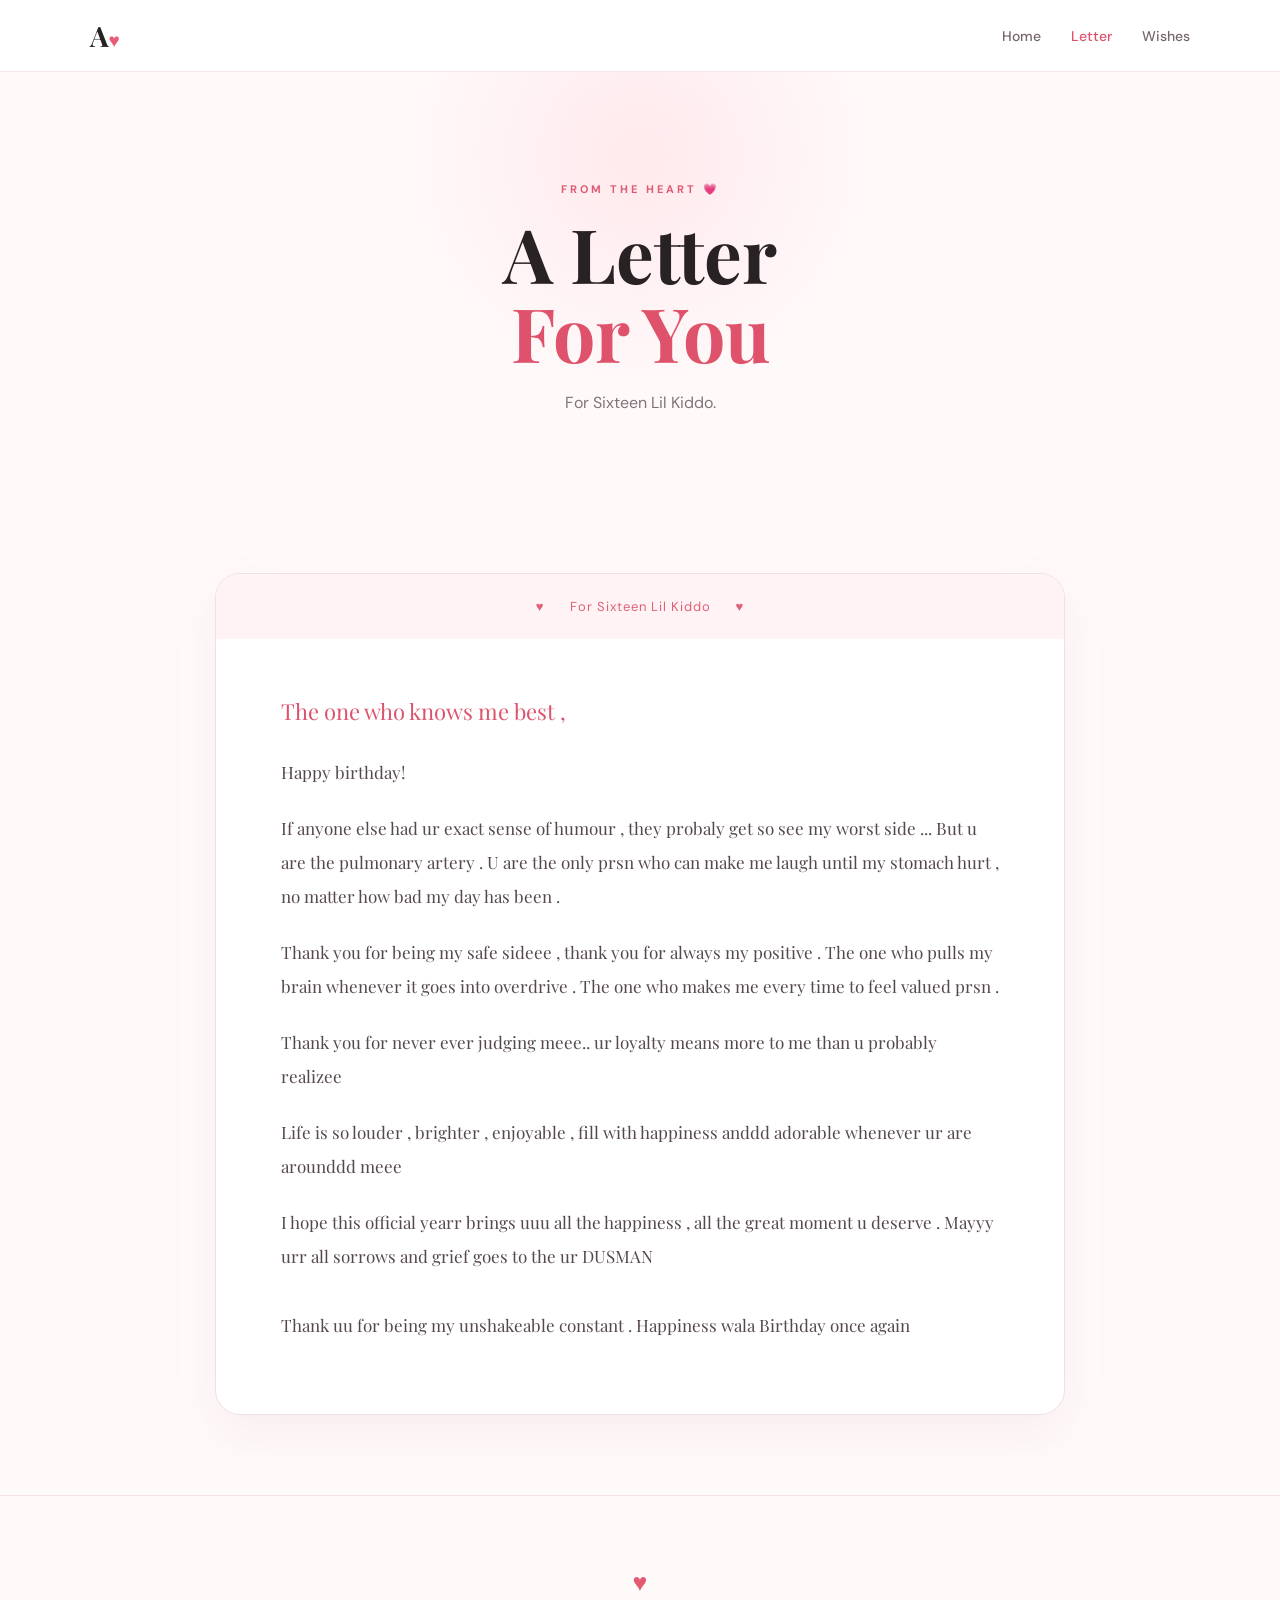
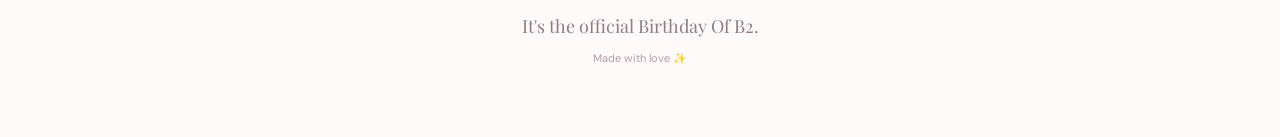
==== letter.html @ 4d275157 "Add birthday letter HTML file This HTML file contains a birthday letter with heartfelt messages and " ====
<!DOCTYPE html>
<html lang="en">
<head>
    <meta charset="UTF-8">
    <meta name="viewport" content="width=device-width, initial-scale=1.0">

    <title>A Letter For You 💌</title>

    <link rel="preconnect" href="https://fonts.googleapis.com">
    <link rel="preconnect" href="https://fonts.gstatic.com" crossorigin>
    <link href="https://fonts.googleapis.com/css2?family=DM+Sans:wght@400;500;600;700&family=Playfair+Display:wght@600;700&display=swap" rel="stylesheet">

    <link rel="stylesheet" href="style.css">
</head>

<body>

    <div id="celebration"></div>

    <header class="topbar">

        <div class="logo">A<span>♥</span></div>

        <nav>
            <a href="index.html">Home</a>
            <a href="surprise.html" class="active">Letter</a>
            <a href="wishes.html">Wishes</a>
        </nav>

    </header>


    <main>

        <section class="inner-hero">

            <div class="small-label">FROM THE HEART 💗</div>

            <h1>
                A Letter<br>
                <span>For You</span>
            </h1>

            <p>
                For Sixteen Lil Kiddo.
            </p>

        </section>


        <section class="content-section">

            <div class="letter-card">

                <div class="letter-top">
                    <span>♥</span>
                    <span>For Sixteen Lil Kiddo</span>
                    <span>♥</span>
                </div>


                <div class="letter-content">

                    <p class="letter-greeting">
                        The one who knows me best ,
                    </p>

                    <p>
                        Happy birthday!
                    </p>

                    <p>
                        If anyone else had ur exact sense of humour ,
                        they probaly get so see my worst side ...
                        But u are the pulmonary artery . U are the only
                        prsn who can make me laugh until my stomach hurt ,
                        no matter how bad my day has been .
                    </p>

                    <p>
                        Thank you for being my safe sideee ,
                        thank you for always my positive .
                        The one who pulls my brain whenever it goes into overdrive .
                        The one who makes me every time to feel valued prsn .
                    </p>

                    <p>
                        Thank you for never ever judging meee..
                        ur loyalty means more to me than u probably realizee
                    </p>

                    <p>
                        Life is so louder , brighter , enjoyable ,
                        fill with happiness anddd adorable whenever ur are arounddd meee
                    </p>

                    <p>
                        I hope this official yearr brings uuu all the happiness ,
                        all the great moment u deserve .
                        Mayyy urr all sorrows and grief goes to the ur DUSMAN
                    </p>

                    <p class="letter-ending">
                        Thank uu for being my unshakeable constant .
                        Happiness wala Birthday once again
                    </p>

                </div>

            </div>

        </section>


        <footer>

            <div class="footer-heart">♥</div>

            <p>
                It's the official Birthday Of B2.
            </p>

            <small>
                Made with love ✨
            </small>

        </footer>

    </main>


    <script src="script.js"></script>

</body>
</html>
---- style.css ----
/* ==============================
   BASIC RESET
============================== */

* {
    margin: 0;
    padding: 0;
    box-sizing: border-box;
}

html {
    scroll-behavior: smooth;
}

body {
    font-family: "DM Sans", sans-serif;
    background: #fffafa;
    color: #292225;
    overflow-x: hidden;
}


/* ==============================
   HEADER
============================== */

.topbar {
    width: 100%;
    height: 72px;

    display: flex;
    align-items: center;
    justify-content: space-between;

    padding: 0 7%;

    background: rgba(255, 255, 255, 0.92);

    border-bottom: 1px solid #f5e6e9;

    position: relative;
    z-index: 20;
}

.logo {
    font-family: "Playfair Display", serif;
    font-size: 28px;
    font-weight: 700;
}

.logo span {
    color: #e85d75;
    font-size: 19px;
}

nav {
    display: flex;
    gap: 30px;
}

nav a {
    text-decoration: none;
    color: #75666a;
    font-size: 14px;
    font-weight: 500;

    transition: 0.25s;
}

nav a:hover,
nav a.active {
    color: #df526b;
}


/* ==============================
   HERO
============================== */

.hero {
    min-height: 650px;

    display: flex;
    align-items: center;
    justify-content: center;

    padding: 70px 20px;

    position: relative;

    background:
        radial-gradient(
            circle at 15% 30%,
            rgba(255, 207, 217, 0.35),
            transparent 25%
        ),
        radial-gradient(
            circle at 85% 70%,
            rgba(255, 225, 231, 0.45),
            transparent 25%
        ),
        #fffafa;
}


/* ==============================
   MAIN CARD
============================== */

.main-card {
    width: min(700px, 100%);

    padding: 65px 55px;

    text-align: center;

    background: rgba(255, 255, 255, 0.94);

    border: 1px solid #f4dfe4;

    border-radius: 28px;

    box-shadow:
        0 25px 70px rgba(170, 95, 110, 0.10);

    position: relative;

    z-index: 5;
}

.small-label {
    color: #df5b73;

    font-size: 11px;

    font-weight: 700;

    letter-spacing: 3px;

    margin-bottom: 18px;
}

.main-card h1,
.inner-hero h1 {
    font-family: "Playfair Display", serif;

    font-size: clamp(45px, 7vw, 75px);

    line-height: 1.05;

    font-weight: 700;
}

.main-card h1 span,
.inner-hero h1 span {
    color: #df526c;
}

.hero-text {
    max-width: 500px;

    margin: 25px auto;

    color: #796d71;

    font-size: 16px;

    line-height: 1.8;
}


/* ==============================
   SURPRISE BUTTON
============================== */

.surprise-btn {
    border: none;

    background: #e45a72;

    color: white;

    padding: 15px 27px;

    border-radius: 50px;

    font-family: inherit;

    font-size: 14px;

    font-weight: 700;

    cursor: pointer;

    box-shadow:
        0 10px 25px rgba(228, 90, 114, 0.25);

    transition:
        transform 0.25s,
        box-shadow 0.25s;
}

.surprise-btn:hover {
    transform: translateY(-3px);

    box-shadow:
        0 15px 30px rgba(228, 90, 114, 0.32);
}

.surprise-btn:active {
    transform: scale(0.96);
}

.card-bottom {
    margin-top: 30px;

    color: #b39ca2;

    font-size: 12px;
}


/* ==============================
   DECORATIVE HEARTS
============================== */

.hero-decoration {
    position: absolute;

    color: #f4a4b3;

    font-size: 40px;

    opacity: 0.5;

    animation: floating 4s ease-in-out infinite;
}

.heart-one {
    left: 12%;
    top: 25%;
}

.heart-two {
    right: 13%;
    bottom: 25%;

    font-size: 28px;

    animation-delay: 1s;
}

@keyframes floating {

    0%, 100% {
        transform: translateY(0) rotate(-8deg);
    }

    50% {
        transform: translateY(-15px) rotate(8deg);
    }

}


/* ==============================
   SECTIONS
============================== */

.cards-section,
.content-section {
    width: min(1100px, 90%);

    margin: auto;

    padding: 80px 0;
}

.section-heading {
    margin-bottom: 35px;
}

.section-heading span {
    color: #df6076;

    font-size: 10px;

    letter-spacing: 3px;

    font-weight: 700;
}

.section-heading h2 {
    font-family: "Playfair Display", serif;

    font-size: 34px;

    margin-top: 8px;
}


/* ==============================
   SMALL CARDS
============================== */

.cards-grid {
    display: grid;

    grid-template-columns: repeat(2, 1fr);

    gap: 18px;
}

.info-card {
    background: white;

    border: 1px solid #f2e2e5;

    border-radius: 20px;

    padding: 25px;

    display: flex;

    align-items: center;

    gap: 18px;

    min-height: 140px;

    position: relative;

    transition:
        transform 0.25s,
        box-shadow 0.25s;
}

.info-card:hover {
    transform: translateY(-5px);

    box-shadow:
        0 15px 35px rgba(160, 80, 100, 0.09);
}

.card-icon {
    min-width: 52px;
    height: 52px;

    display: flex;

    align-items: center;
    justify-content: center;

    background: #fff0f3;

    border-radius: 15px;

    font-size: 23px;
}

.info-card h3 {
    font-family: "Playfair Display", serif;

    font-size: 20px;

    margin-bottom: 6px;
}

.info-card p {
    color: #817478;

    font-size: 13px;

    line-height: 1.6;

    padding-right: 20px;
}

.card-arrow {
    position: absolute;

    right: 20px;

    bottom: 18px;

    color: #dd6377;

    font-size: 18px;
}


/* ==============================
   SECOND PAGE HERO
============================== */

.inner-hero {
    text-align: center;

    padding: 110px 20px 80px;

    background:
        radial-gradient(
            circle at 50% 20%,
            rgba(255, 212, 220, 0.45),
            transparent 35%
        );
}

.inner-hero p {
    margin-top: 20px;

    color: #807478;

    font-size: 16px;
}


/* ==============================
   LETTER
============================== */

.letter-card {
    max-width: 850px;

    margin: auto;

    background: white;

    border: 1px solid #f0dfe3;

    border-radius: 25px;

    overflow: hidden;

    box-shadow:
        0 20px 50px rgba(170, 95, 110, 0.08);
}

.letter-top {
    height: 65px;

    background: #fff3f5;

    display: flex;

    justify-content: center;

    align-items: center;

    gap: 25px;

    color: #df6176;

    font-size: 13px;

    letter-spacing: 1px;
}

.letter-content {
    padding: 50px 65px;

    font-family: "Playfair Display", serif;

    font-size: 17px;

    line-height: 2;

    color: #55484c;
}

.letter-content p {
    margin-bottom: 22px;
}

.letter-greeting {
    color: #dc536c;

    font-size: 22px;
}

.letter-ending {
    margin-top: 35px;
}


/* ==============================
   BIG CARDS
============================== */

.big-info-card {
    background: white;

    border: 1px solid #f2e2e5;

    border-radius: 22px;

    padding: 35px;

    min-height: 250px;

    transition: 0.25s;
}

.big-info-card:hover {
    transform: translateY(-5px);

    box-shadow:
        0 15px 35px rgba(160, 80, 100, 0.09);
}

.big-icon {
    font-size: 30px;

    margin-bottom: 20px;
}

.big-info-card h3 {
    font-family: "Playfair Display", serif;

    font-size: 22px;

    margin-bottom: 10px;
}

.big-info-card p {
    color: #817478;

    line-height: 1.7;

    font-size: 14px;

    margin-bottom: 25px;
}

.outline-btn {
    background: transparent;

    border: 1px solid #e8a0ae;

    color: #d95770;

    border-radius: 30px;

    padding: 9px 16px;

    font-family: inherit;

    cursor: pointer;

    font-size: 12px;
}


/* ==============================
   FOOTER
============================== */

footer {
    text-align: center;

    padding: 70px 20px;

    border-top: 1px solid #f4e3e6;

    color: #8d7d82;
}

.footer-heart {
    color: #e45a72;

    font-size: 25px;

    margin-bottom: 15px;
}

footer p {
    font-family: "Playfair Display", serif;

    font-size: 18px;

    margin-bottom: 8px;
}

footer small {
    font-size: 11px;

    color: #b19da3;
}


/* ==============================
   FALLING CELEBRATION
============================== */

#celebration {
    position: fixed;

    inset: 0;

    pointer-events: none;

    z-index: 9999;

    overflow: hidden;
}

.falling-item {
    position: absolute;

    top: -70px;

    font-size: 25px;

    animation:
        fall linear forwards;

    will-change: transform;
}

@keyframes fall {

    0% {
        transform:
            translateY(-70px)
            rotate(0deg);

        opacity: 1;
    }

    100% {
        transform:
            translateY(110vh)
            rotate(360deg);

        opacity: 0.1;
    }

}


/* ==============================
   MOBILE
============================== */

@media (max-width: 700px) {

    .topbar {
        height: 62px;

        padding: 0 6%;
    }

    nav {
        gap: 14px;
    }

    nav a {
        font-size: 11px;
    }

    .hero {
        min-height: 600px;

        padding: 40px 15px;
    }

    .main-card {
        padding: 45px 23px;

        border-radius: 22px;
    }

    .main-card h1,
    .inner-hero h1 {
        font-size: 43px;
    }

    .hero-text {
        font-size: 14px;

        line-height: 1.7;
    }

    .hero-decoration {
        display: none;
    }

    .cards-section,
    .content-section {
        width: 88%;

        padding: 60px 0;
    }

    .section-heading h2 {
        font-size: 29px;
    }

    .cards-grid {
        grid-template-columns: 1fr;

        gap: 14px;
    }

    .info-card {
        min-height: 125px;

        padding: 20px;
    }

    .card-icon {
        min-width: 45px;

        width: 45px;
        height: 45px;

        font-size: 20px;
    }

    .info-card h3 {
        font-size: 18px;
    }

    .info-card p {
        font-size: 12px;
    }

    .inner-hero {
        padding: 75px 20px 55px;
    }

    .letter-content {
        padding: 35px 25px;

        font-size: 15px;

        line-height: 1.9;
    }

    .letter-greeting {
        font-size: 20px;
    }

    .big-info-card {
        min-height: auto;

        padding: 27px;
    }

}


/* ==============================
   VERY SMALL PHONES
============================== */

@media (max-width: 400px) {

    nav {
        gap: 9px;
    }

    nav a {
        font-size: 10px;
    }

    .main-card h1,
    .inner-hero h1 {
        font-size: 37px;
    }

    .main-card {
        padding: 40px 18px;
    }

      }
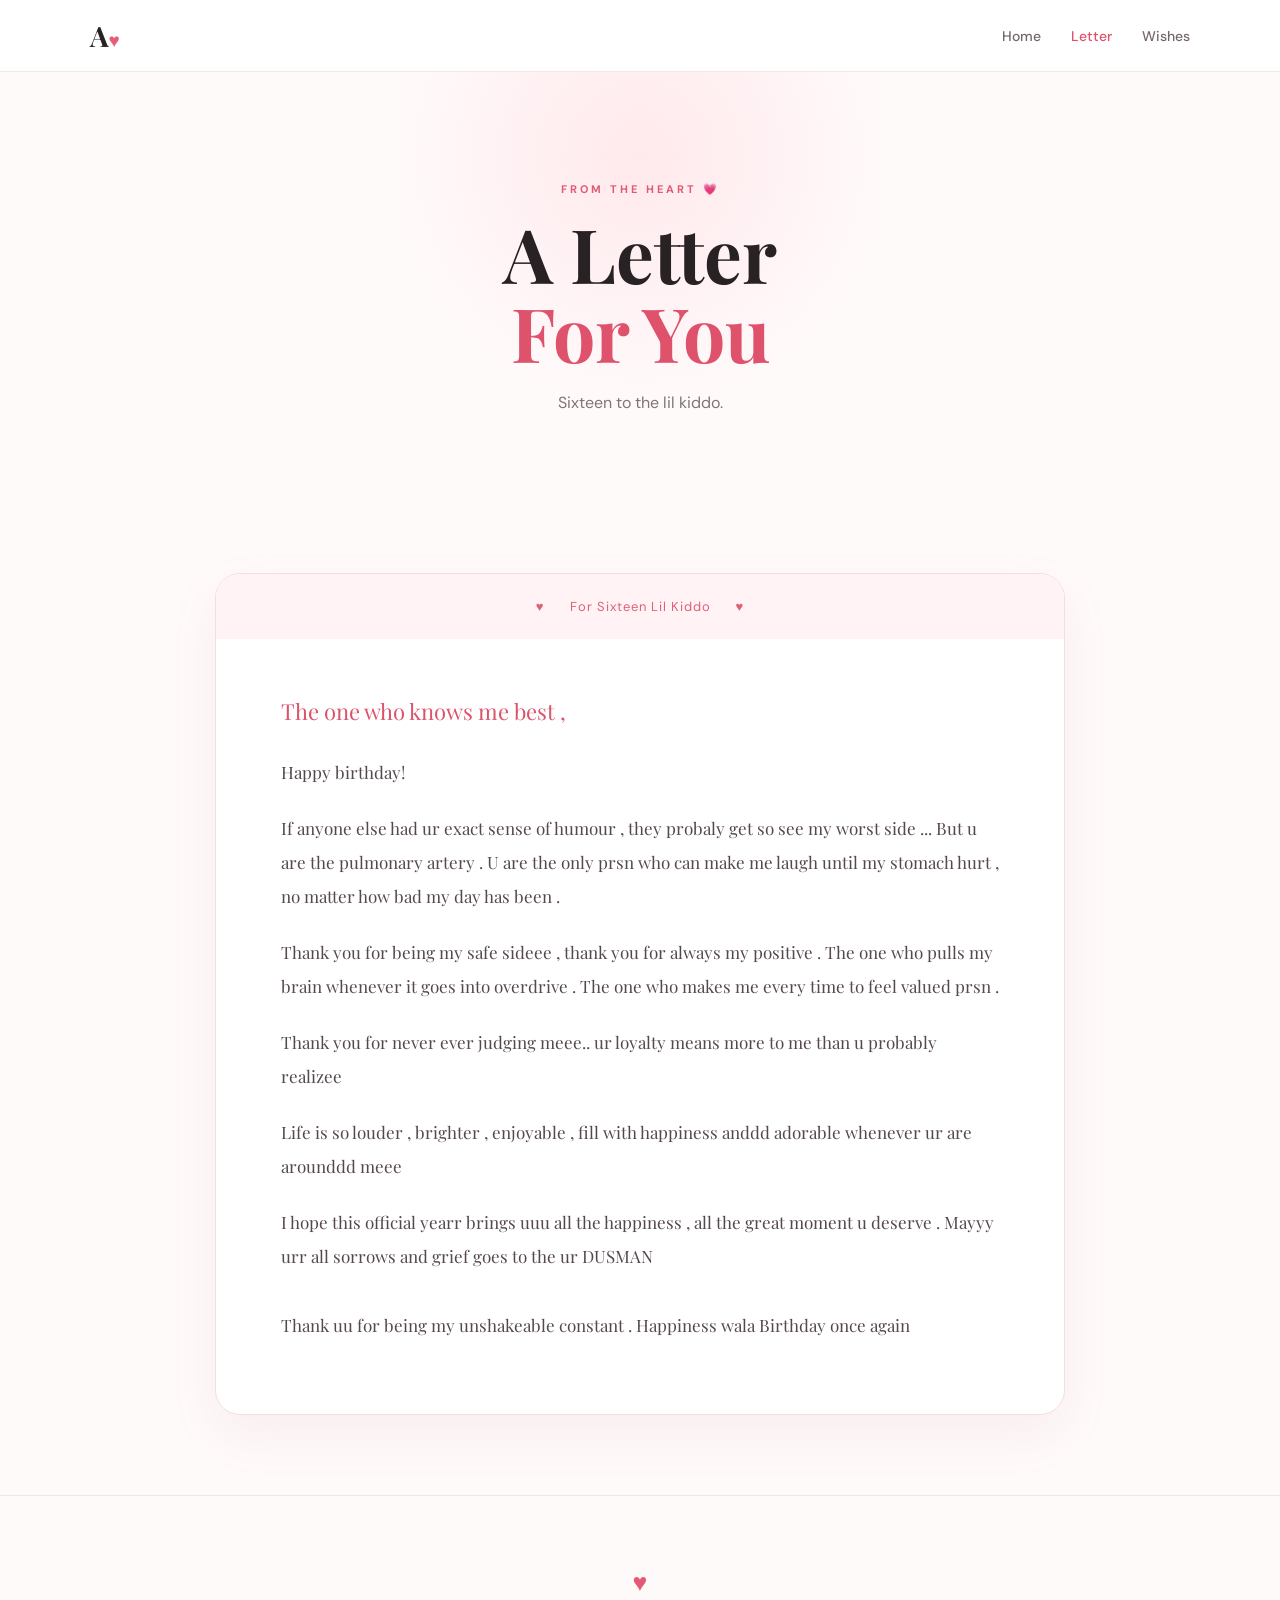
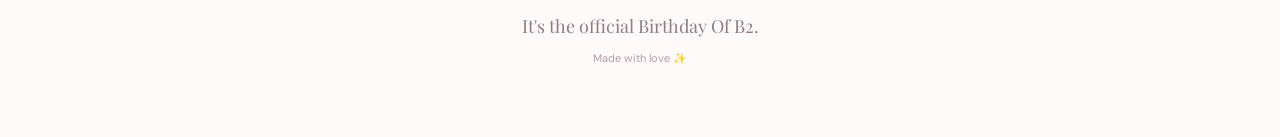
==== commit c8e41caf: "Update text in letter.html for clarity" ====
--- a/letter.html
+++ b/letter.html
@@ -42,7 +42,7 @@
             </h1>
 
             <p>
-                For Sixteen Lil Kiddo.
+                Sixteen to the lil kiddo.
             </p>
 
         </section>
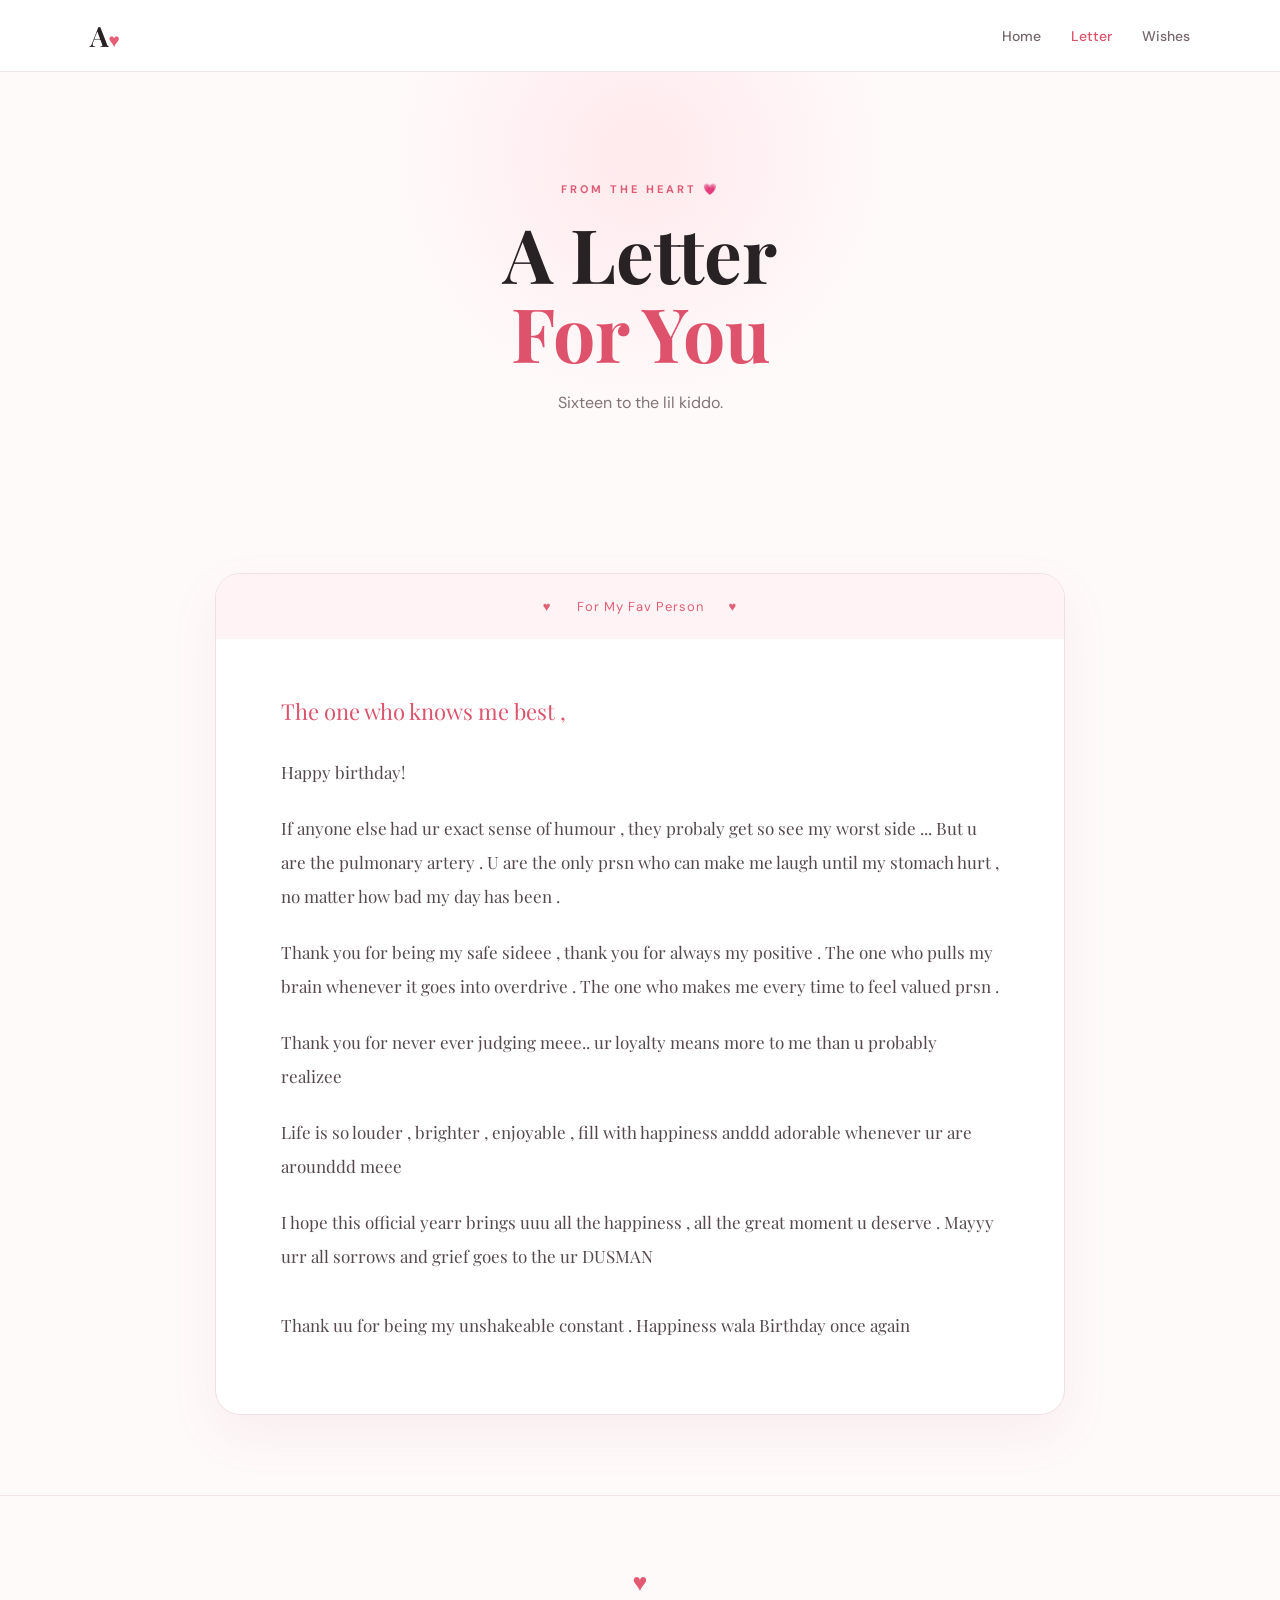
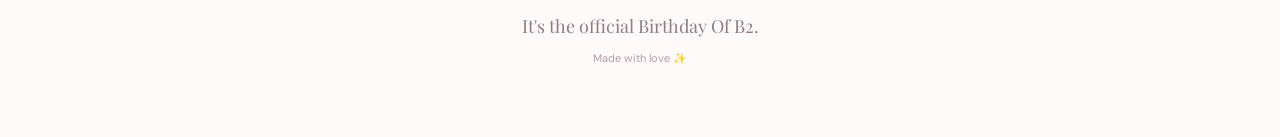
==== commit e94354db: "Update letter.html" ====
--- a/letter.html
+++ b/letter.html
@@ -54,7 +54,7 @@
 
                 <div class="letter-top">
                     <span>♥</span>
-                    <span>For Sixteen Lil Kiddo</span>
+                    <span>For My Fav Person </span>
                     <span>♥</span>
                 </div>
 
